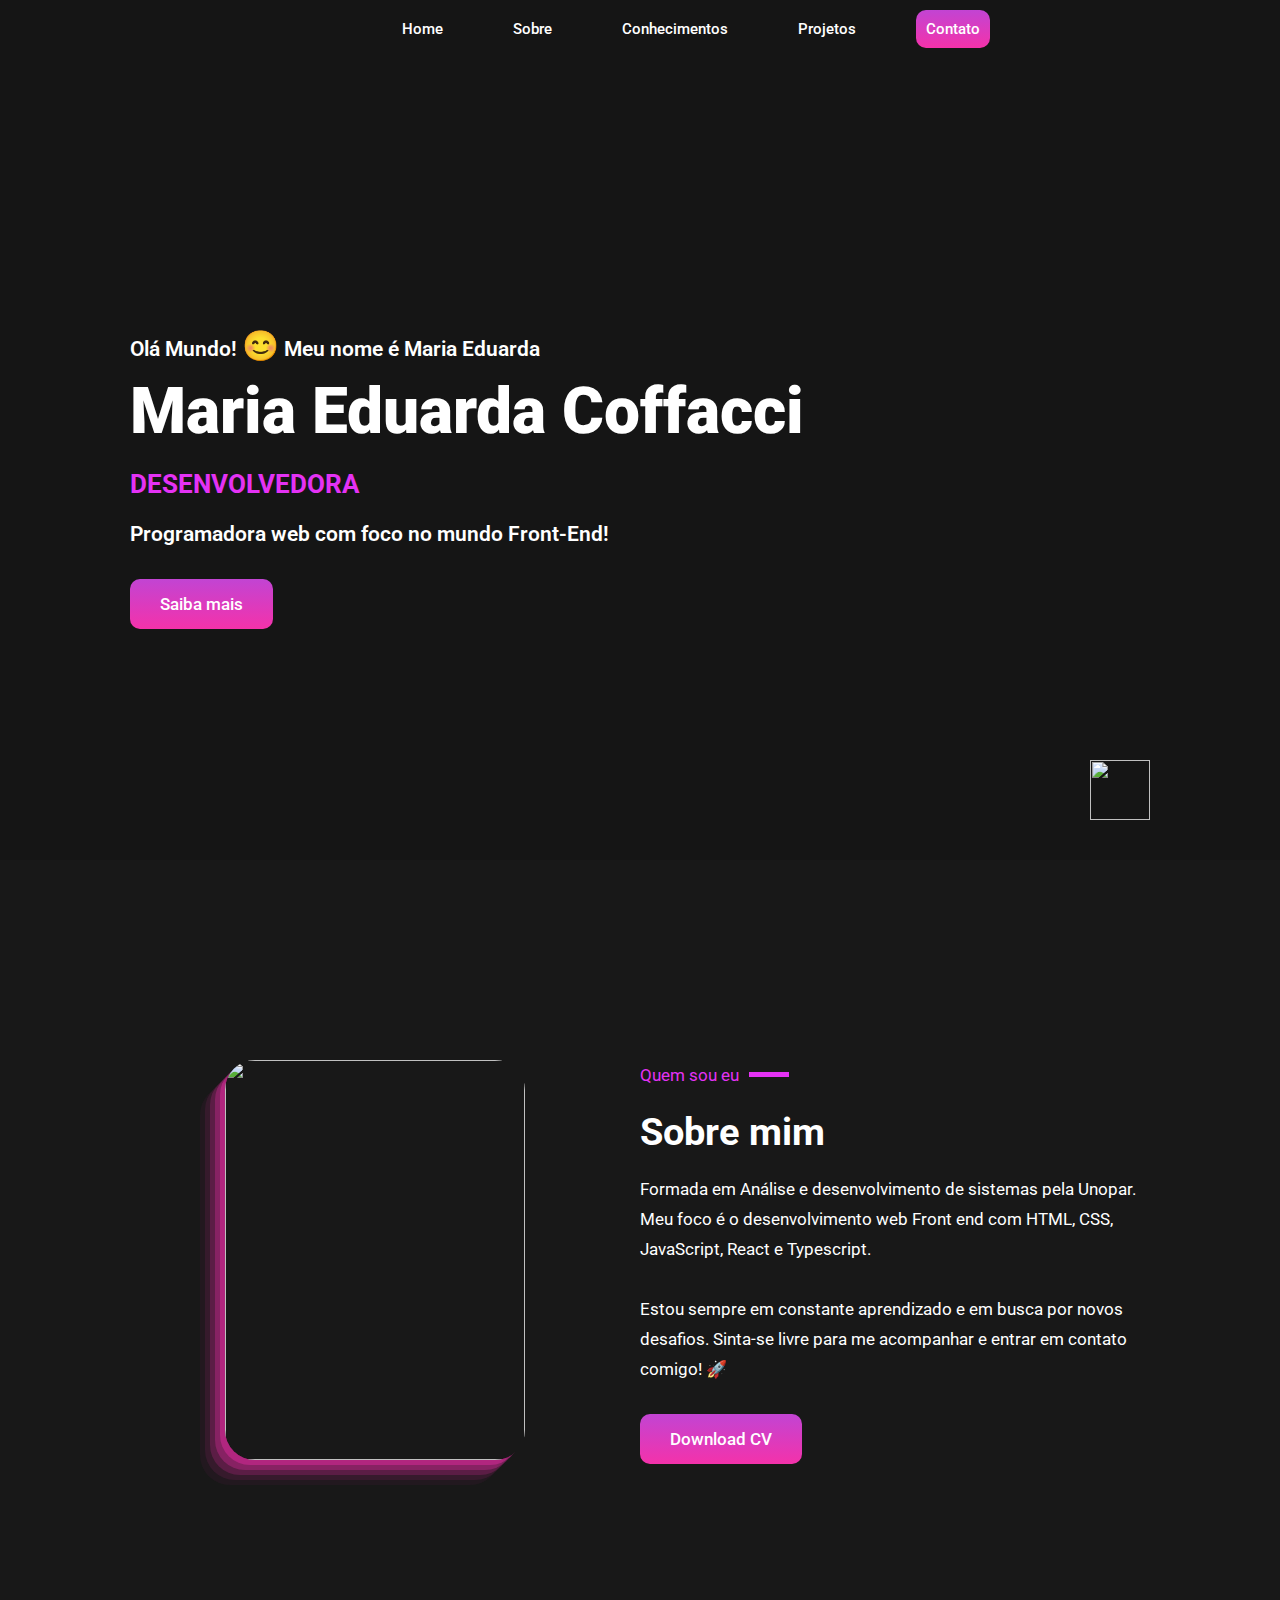
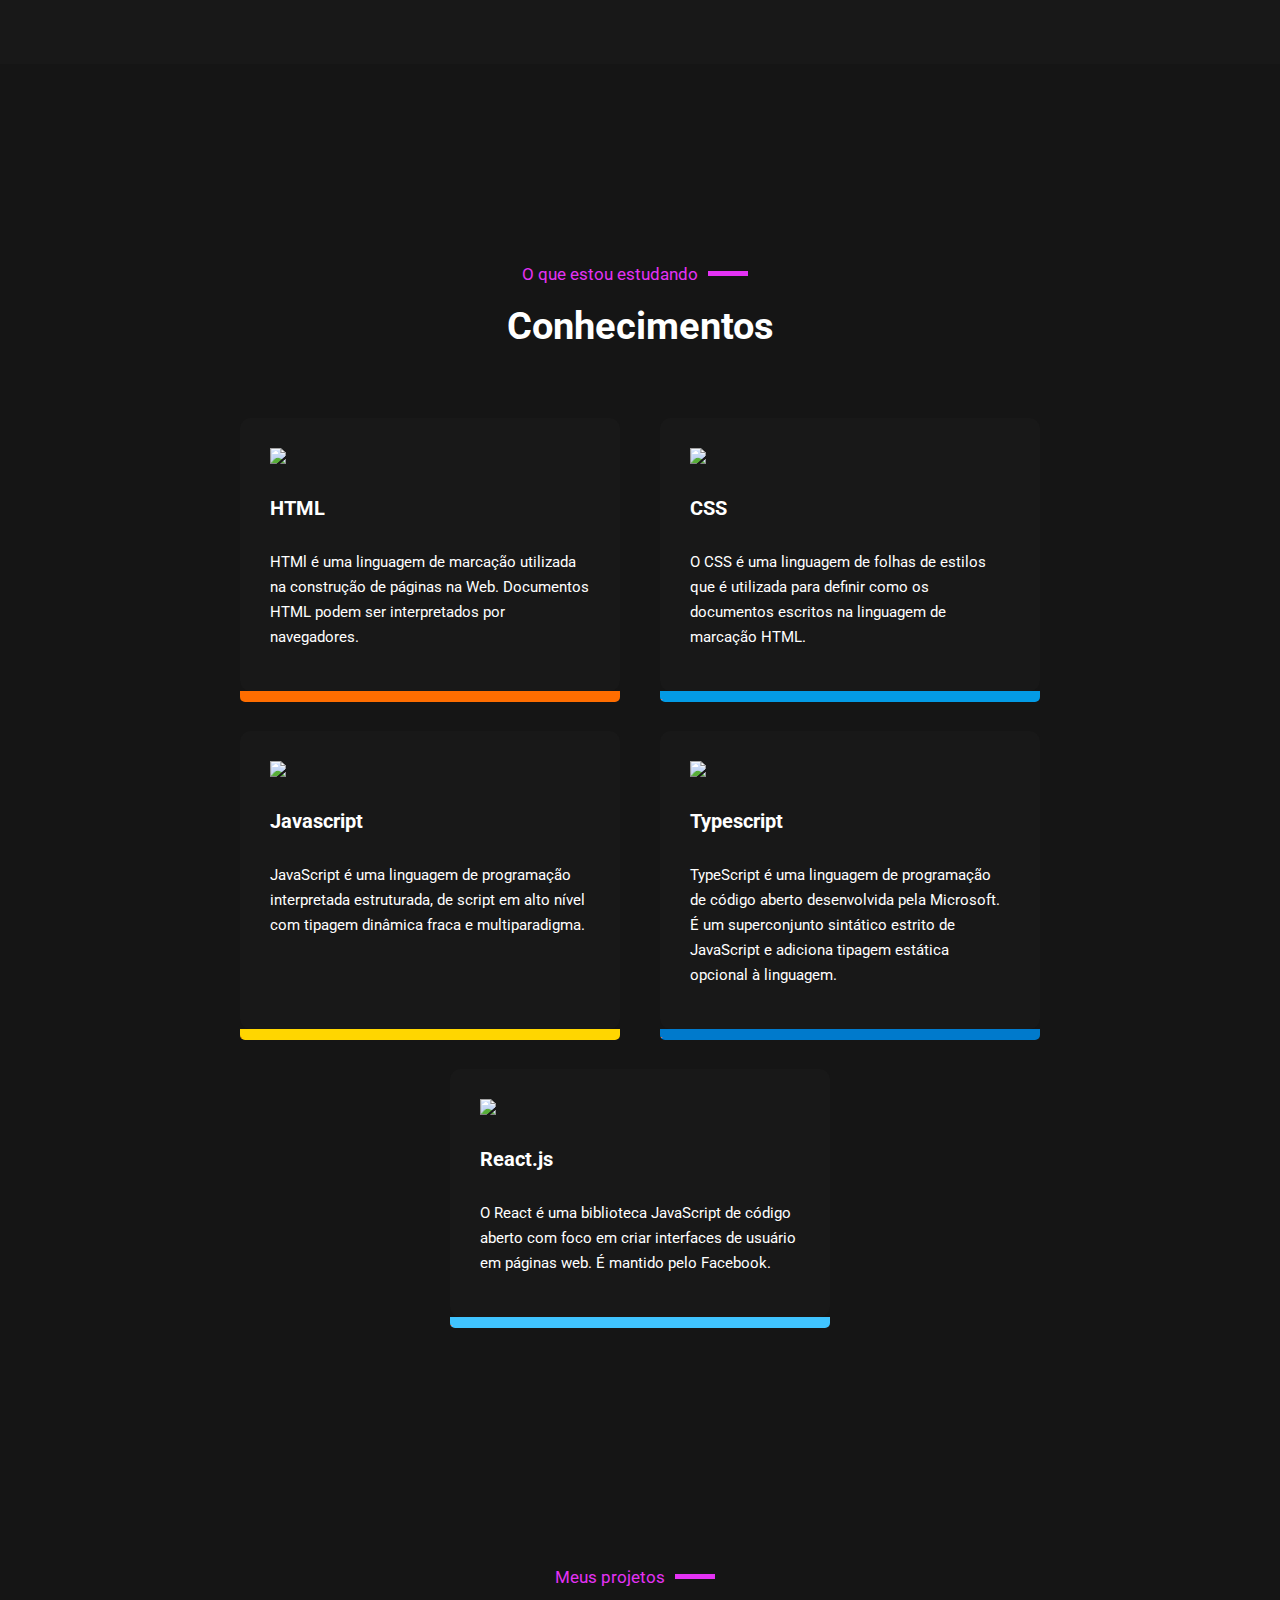
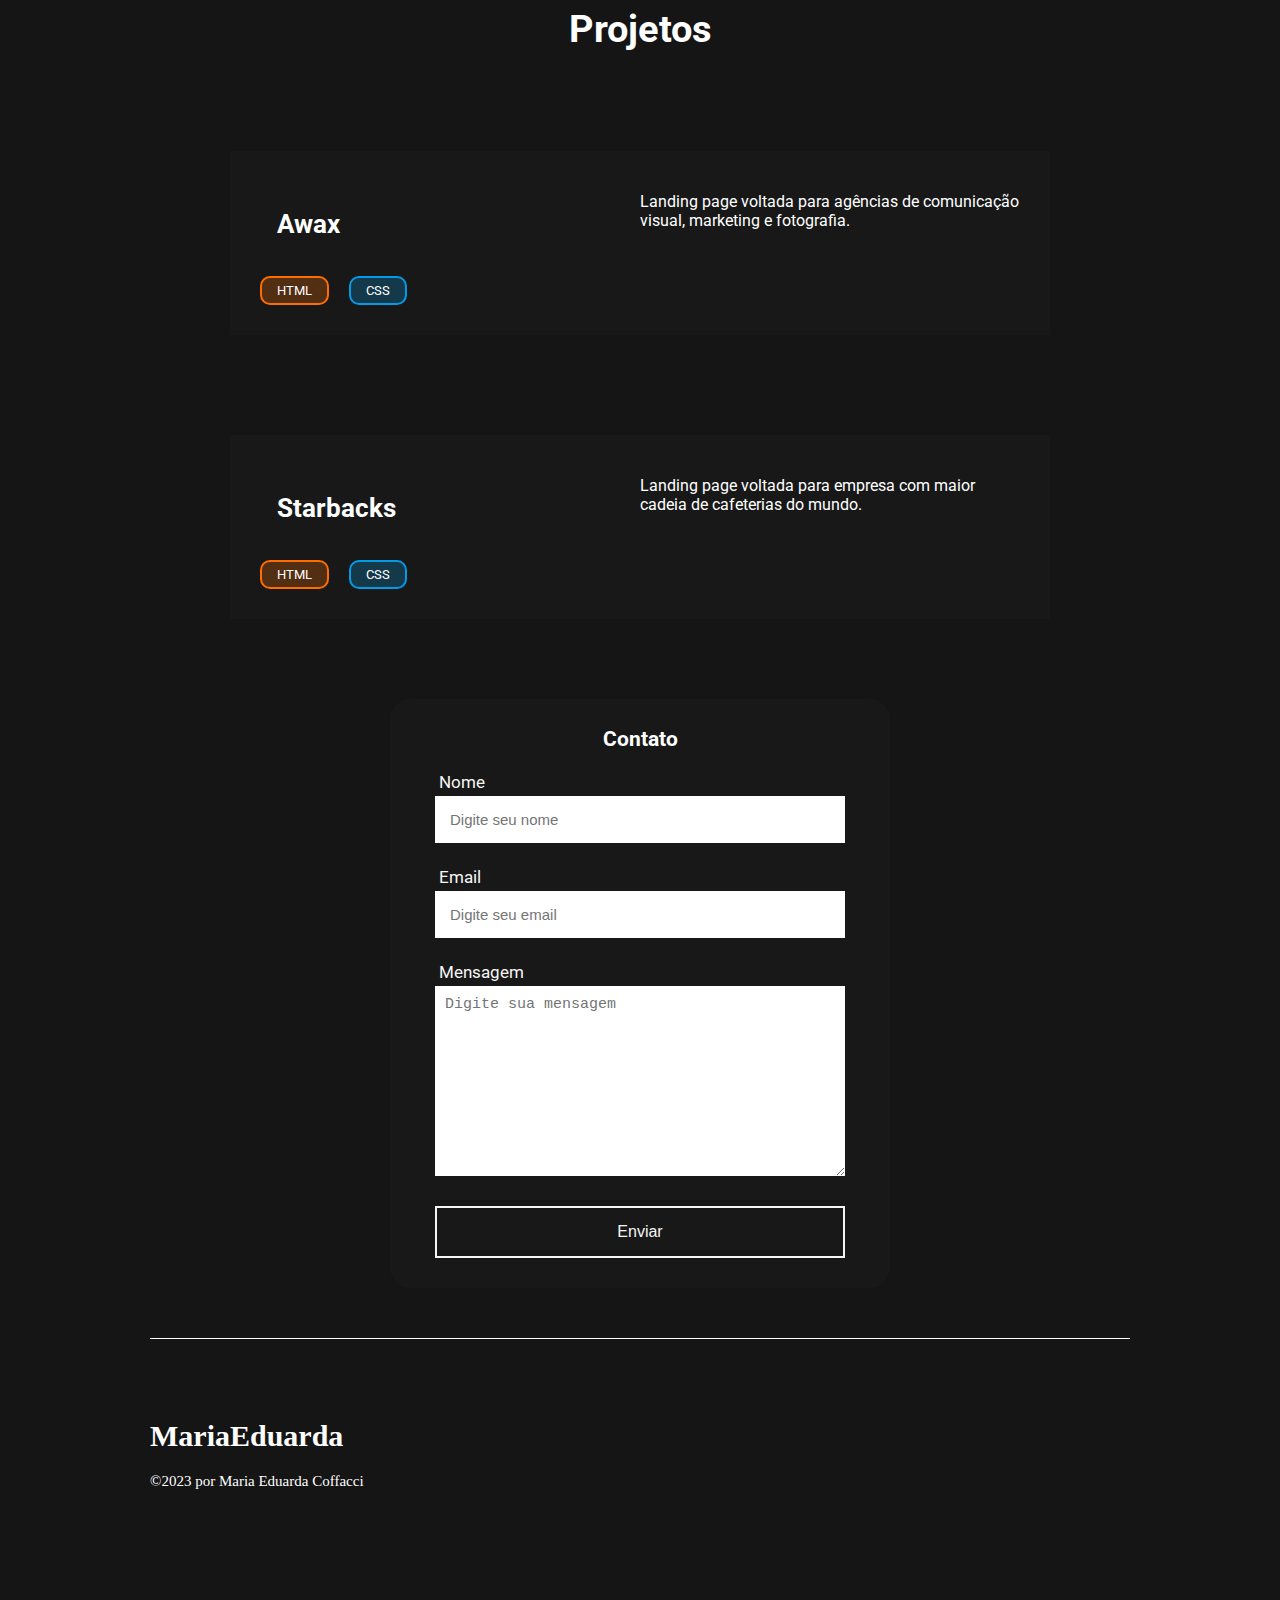
==== index.html @ 1ce565a8 "atualizacao-potifolio" ====
<!DOCTYPE html>
<html lang="pt-br">
  <head>
    <meta charset="UTF-8" />
    <meta http-equiv="X-UA-Compatible" content="IE=edge" />
    <meta name="viewport" content="width=device-width, initial-scale=1.0" />
    <link rel="stylesheet" href="./assets/css/style.css" />
    <link
      href="https://fonts.googleapis.com/css2?family=Roboto:wght@400;500;900&display=swap"
      rel="stylesheet"
    />
    <link rel="stylesheet" href="./assets/css/style.css" />
    <link rel="shortcut icon" href="./assets/images/menina (1).png" />
    <script
      src="https://kit.fontawesome.com/ef2c46f17f.js"
      crossorigin="anonymous"
    ></script>
    <title>Maria Eduarda Portifolio</title>
 
    <script type="text/javascript">
        window.onload = function() {
            document.querySelector(".menu_mobile").addEventListener("click", function(){
                if(document.querySelector(".menu nav ul").style.display == "flex") {
                    document.querySelector(".menu nav ul").style.display = "none";
                } else {
                    document.querySelector(".menu nav ul").style.display = "flex";
                }
            });
        };
    </script>
  </head>
  <body>
    <header id="header">
      <div class="container">
        <div class="logo">
          <img src="./assets/images/menina (1).png" alt="">
        </div>
        <div class="menu">
          <nav>
            <div class="menu_mobile">
              <div class="mm_line"></div>
              <div class="mm_line"></div>
              <div class="mm_line"></div>
            </div>
            <ul>
              <li><a href="#header">Home</a></li>
              <li><a href="#sobre-mim">Sobre</a></li>
              <li><a href="#conhecimentos">Conhecimentos</a></li>
              <li><a href="#projetos">Projetos</a></li>
              <li>
                <a href="#contato" class="menu-buttom"
                  >Contato</a
                >
              </li>
              <li>
                <a href="https://www.github.com/EduardaCoffacci" target="_blank"
                  ><i class="fa fa-github" aria-hidden="true"></i
                ></a>
              </li>
              <li>
                <a
                  href="https://www.linkedin.com/in/maria-eduarda-coffacci-xavier-3b0205a3/"
                  target="_blank"
                  ><i class="fa fa-linkedin-square" aria-hidden="true"></i
                ></a>
              </li>
            </ul>
          </nav>
        </div>
      </div>
    </header>
    <main>
        <section id="banner">
            <div class="container">
                <div class="banner">
                    <div class="banner-esquerda">
                        <p>Olá Mundo! <span> 😊 </span> Meu nome é Maria Eduarda</p>
                        <h1>Maria Eduarda Coffacci</h1>
                        <h2>Desenvolvedora</h2>
                        <p>Programadora web com foco no mundo Front-End!</p>
                        <a href="#sobre-mim" class="buttom">Saiba mais</a>
                    </div>
                </div>
            </div>
            <div class="icone-rolagem">
                <img class="icone-img" src="./assets/images/mouse.png" alt="">
            </div>
        </section>
        <section id="sobre-mim">
            <div class="container">
                <div class="sobre-mim">
                    <div class="sobre-mim-esquerda">
                        <img id="foto" src="./assets/images/foto.png">
                    </div>
                    <div class="sobre-mim-direita">
                        <div class="titulo">
                            <p>Quem sou eu</p>
                            <h1>Sobre mim</h1>
                        </div>
                        <p>Formada em Análise e desenvolvimento de sistemas pela Unopar. Meu foco é o desenvolvimento web  Front end com HTML, CSS, JavaScript, React e Typescript. <br></br>Estou sempre em constante aprendizado e em busca por novos desafios. Sinta-se livre para me acompanhar e entrar em contato comigo! 🚀</p>
                        <a href="https://drive.google.com/file/d/1NjQG63oWh2sbLJHk0pW4_-LalWTOVueo/view?usp=share_link" target="_blank" class="buttom">Download CV</a></li>
                    </div>
                </div>
            </div>
        </section>
        <section id="conhecimentos">
            <div class="container">
                <div class="conhecimentos">
                    <div class="titulo">
                        <p>O que estou estudando</p>
                        <h1>Conhecimentos</h1>
                    </div>
                    <div class="conhecimentos-cards">
                        <div class="card">
                            <div class="card-area">
                                <img src="assets/images/html_icon.png">
                            <h2>HTML</h2>
                            <p>HTMl é uma linguagem de marcação utilizada na construção de páginas na Web. Documentos HTML podem ser interpretados por navegadores.</p>
                            </div>            
                        </div>
                        <div class="card">
                            <div class="card-area">
                                <img src="assets/images/css_icon.png">
                            <h2>CSS</h2>
                            <p>O CSS é uma linguagem de folhas de estilos que é utilizada para definir como os documentos escritos na linguagem de marcação HTML.</p>
                            </div>   
                        </div>
                        <div class="card">
                            <div class="card-area">
                                <img src="assets/images/js_icon.png">
                            <h2>Javascript</h2>
                            <p>JavaScript é uma linguagem de programação interpretada estruturada, de script em alto nível com tipagem dinâmica fraca e multiparadigma.</p>
                            </div>   
                        </div>
                        <div class="card">
                            <div class="card-area">
                                <img src="assets/images/typescript_icon.png">
                            <h2>Typescript</h2>
                            <p>TypeScript é uma linguagem de programação de código aberto desenvolvida pela Microsoft. É um superconjunto sintático estrito de JavaScript e adiciona tipagem estática opcional à linguagem.</p>
                            </div>   
                        </div>  
                        <div class="card">
                            <div class="card-area">
                                <img src="assets/images/react_icon.png">
                            <h2>React.js</h2>
                            <p>O React é uma biblioteca JavaScript de código aberto com foco em criar interfaces de usuário em páginas web. É mantido pelo Facebook.</p>
                            </div>   
                        </div> 
                    </div>
                </div>
            </div>
            </div>
        </section>
        <section id="projetos">
            <div class="container">
                <div class="projetos">
                    <div class="titulo">
                        <p>Meus projetos</p>
                        <h1>Projetos</h1>
                    </div> 
                    <div class="projetos-card">
                            <img src="./assets/images/awax1.PNG" alt="">
                            <div class="projeto-card-desc">
                                <div class="projeto-card-desc-esquerda">
                                    <h2>Awax</h2>
                                    <div class="projeto-card-desc-categorias">
                                        <div class="projeto-card-desc-categoria html">HTML</div>
                                        <div class="projeto-card-desc-categoria css">CSS</div>
                                    </div>
                                </div>
                                <div class="projeto-card-desc-direita">
                                    <p>Landing page voltada para agências de comunicação visual, marketing e fotografia.</p>
                                    <div class="projeto-card-desc-direita-icons">
                                        <a href="https://github.com/EduardaCoffacci/Awax" target="_blank"><i class="fab fa-github"></i></a>
                                        <a href="https://eduardacoffacci.github.io/Awax/" target="_blank"><i class="fas fa-link"></i></a>
                                    </div>
                                </div>
                            </div> 
                        </div> 
                        <div class="projetos-card">
                            <img src="./assets/images/starbacks.PNG" alt="">
                            <div class="projeto-card-desc">
                                <div class="projeto-card-desc-esquerda">
                                    <h2>Starbacks</h2>
                                    <div class="projeto-card-desc-categorias">
                                        <div class="projeto-card-desc-categoria html">HTML</div>
                                        <div class="projeto-card-desc-categoria css">CSS</div>
                                    </div>
                                </div>
                                <div class="projeto-card-desc-direita">
                                    <p>Landing page voltada para empresa com maior cadeia de cafeterias do mundo.</p>
                                    <div class="projeto-card-desc-direita-icons">
                                        <a href="https://github.com/eduardacoffacci/Starbucks" target="_blank"><i class="fab fa-github"></i></a>
                                        <a href="https://eduardacoffacci.github.io/Starbucks/" target="_blank"><i class="fas fa-link"></i></a>
                                    </div>
                                </div>
                            </div> 
                        </div>
                    </div>
                </div>
        </section> 
        <section id="contato" class="container">
            <h2>Contato</h2>
            <form action="https://api.staticforms.xyz/submit" method="post">
                <label>Nome</label>
                <input type="text" name="name" placeholder="Digite seu nome" autocomplete="off" required>
                <label>Email</label>
                <input type="email" name="name" placeholder="Digite seu email" autocomplete="off" required>
                <label>Mensagem</label>
                <textarea name="message" id="" cols="30" rows="10" placeholder="Digite sua mensagem" required></textarea>
                <button type="submit">Enviar</button>

                <input type="hidden" name="accessKey" value="7fab3f47-e059-4c31-a1c7-11fce1930769">
                <input type="hidden" name="redirectTo" value="http://127.0.0.1:5500/obrigado.html#header">
            </form>
        </section>
    </main>
    <footer id="footer">
            <div class="texto">
                <h1 class="titulo">MariaEduarda</h1>
                <p>©2023 por Maria Eduarda Coffacci</p>
            </div>
            <div class="whatsap">
                <a class="whatsapp-link" href="https://api.whatsapp.com/send?phone=5547984185774" target="_blank" >
                     <img id="whatsapp" src="./assets/images/whatsapp.png" alt="">  
                </a>        
            </div>    
    </footer> 
        
  </body>
</html>
---- assets/css/style.css ----
@import "./header/header.css";
@import "./home/home.css";
@import "./sobre/sobre.css";
@import "./conhecimentos/conhecimentos.css";
@import "./projetos/projetos.css";
@import "./contato/contato.css";
@import "./footer/footer.css";
@import "./global/global.css";
@import "./pagina-obg/obg.css";
@import "./responsivo/responsivo.css";


/* Home */
#foto {
  width: 300px;
  height: 400px;
}

#banner {
  width: 100vw;
  height: calc(100vh - 140px);
  background-image: url(../images/banner.gif);
  background-repeat: no-repeat;
  background-size: cover;
  background-position: center;
}

.banner {
  display: flex;
  width: 100%;
  height: 100%;
  align-items: center;
  justify-content: center;
  flex: 1;
  padding: 30px;
}

.banner-esquerda {
  flex: 1;
}

.banner-esquerda h1 {
  font-size: 7.5rem;
  margin: 10px 0px;
  font-weight: 900;
}

.banner-esquerda h2 {
  color: var(--terciary);
  text-transform: uppercase;
  margin: 20px 0;
  font-size: 3rem;
}

.banner-esquerda p {
  font-size: 2.5rem;
  max-width: 550px;
  line-height: 30px;
  font-weight: 600;
}

.banner-esquerda span {
  font-size: 3.5rem;
  animation: 3s ease-in 1s infinite reverse both running bye;
  display: inline-block;
}

.buttom {
  padding: 15px 30px;
  border-radius: 10px;
  display: inline-block;
  background: var(--primary);
  align-items: center;
  margin-top: 30px;
  text-decoration: none;
  color: var(--second);
  font-size: 2rem;
  font-weight: 500;
  transition: all 0.5s ease-in-out 0s;
}

.buttom:hover {
  transform: scale(110%);
}

.icone-rolagem {
  display: flex;
  margin-top: -70px;
  justify-content: center;
}

@keyframes bye {
  0% {
    transform: rotate(0deg);
  }
  25% {
    transform: rotate(40deg);
  }
  50% {
    transform: rotate(0deg);
  }
  75% {
    transform: rotate(40deg);
  }
  100% {
    transform: rotate(0deg);
  }
}
---- assets/css/style.css ----
@import "./header/header.css";
@import "./home/home.css";
@import "./sobre/sobre.css";
@import "./conhecimentos/conhecimentos.css";
@import "./projetos/projetos.css";
@import "./contato/contato.css";
@import "./footer/footer.css";
@import "./global/global.css";
@import "./pagina-obg/obg.css";
@import "./responsivo/responsivo.css";


/* Home */
#foto {
  width: 300px;
  height: 400px;
}

#banner {
  width: 100vw;
  height: calc(100vh - 140px);
  background-image: url(../images/banner.gif);
  background-repeat: no-repeat;
  background-size: cover;
  background-position: center;
}

.banner {
  display: flex;
  width: 100%;
  height: 100%;
  align-items: center;
  justify-content: center;
  flex: 1;
  padding: 30px;
}

.banner-esquerda {
  flex: 1;
}

.banner-esquerda h1 {
  font-size: 7.5rem;
  margin: 10px 0px;
  font-weight: 900;
}

.banner-esquerda h2 {
  color: var(--terciary);
  text-transform: uppercase;
  margin: 20px 0;
  font-size: 3rem;
}

.banner-esquerda p {
  font-size: 2.5rem;
  max-width: 550px;
  line-height: 30px;
  font-weight: 600;
}

.banner-esquerda span {
  font-size: 3.5rem;
  animation: 3s ease-in 1s infinite reverse both running bye;
  display: inline-block;
}

.buttom {
  padding: 15px 30px;
  border-radius: 10px;
  display: inline-block;
  background: var(--primary);
  align-items: center;
  margin-top: 30px;
  text-decoration: none;
  color: var(--second);
  font-size: 2rem;
  font-weight: 500;
  transition: all 0.5s ease-in-out 0s;
}

.buttom:hover {
  transform: scale(110%);
}

.icone-rolagem {
  display: flex;
  margin-top: -70px;
  justify-content: center;
}

@keyframes bye {
  0% {
    transform: rotate(0deg);
  }
  25% {
    transform: rotate(40deg);
  }
  50% {
    transform: rotate(0deg);
  }
  75% {
    transform: rotate(40deg);
  }
  100% {
    transform: rotate(0deg);
  }
}
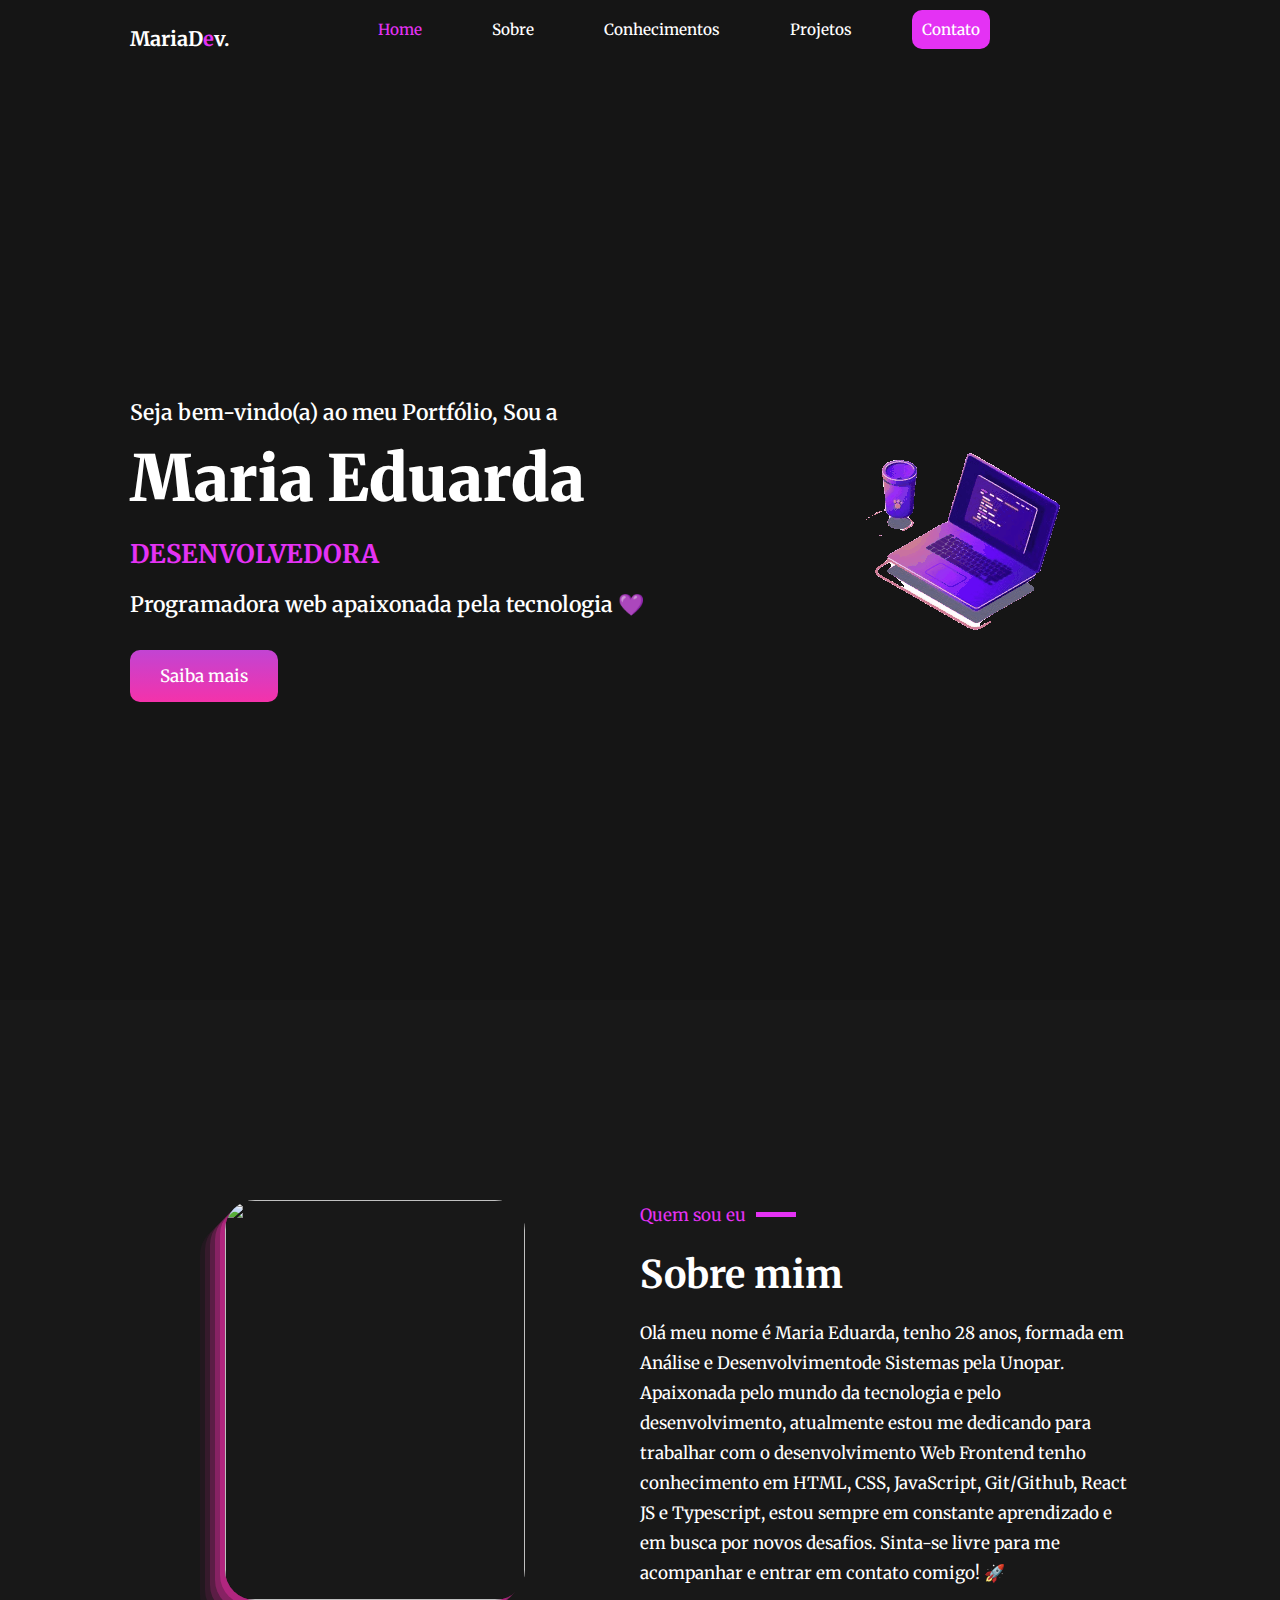
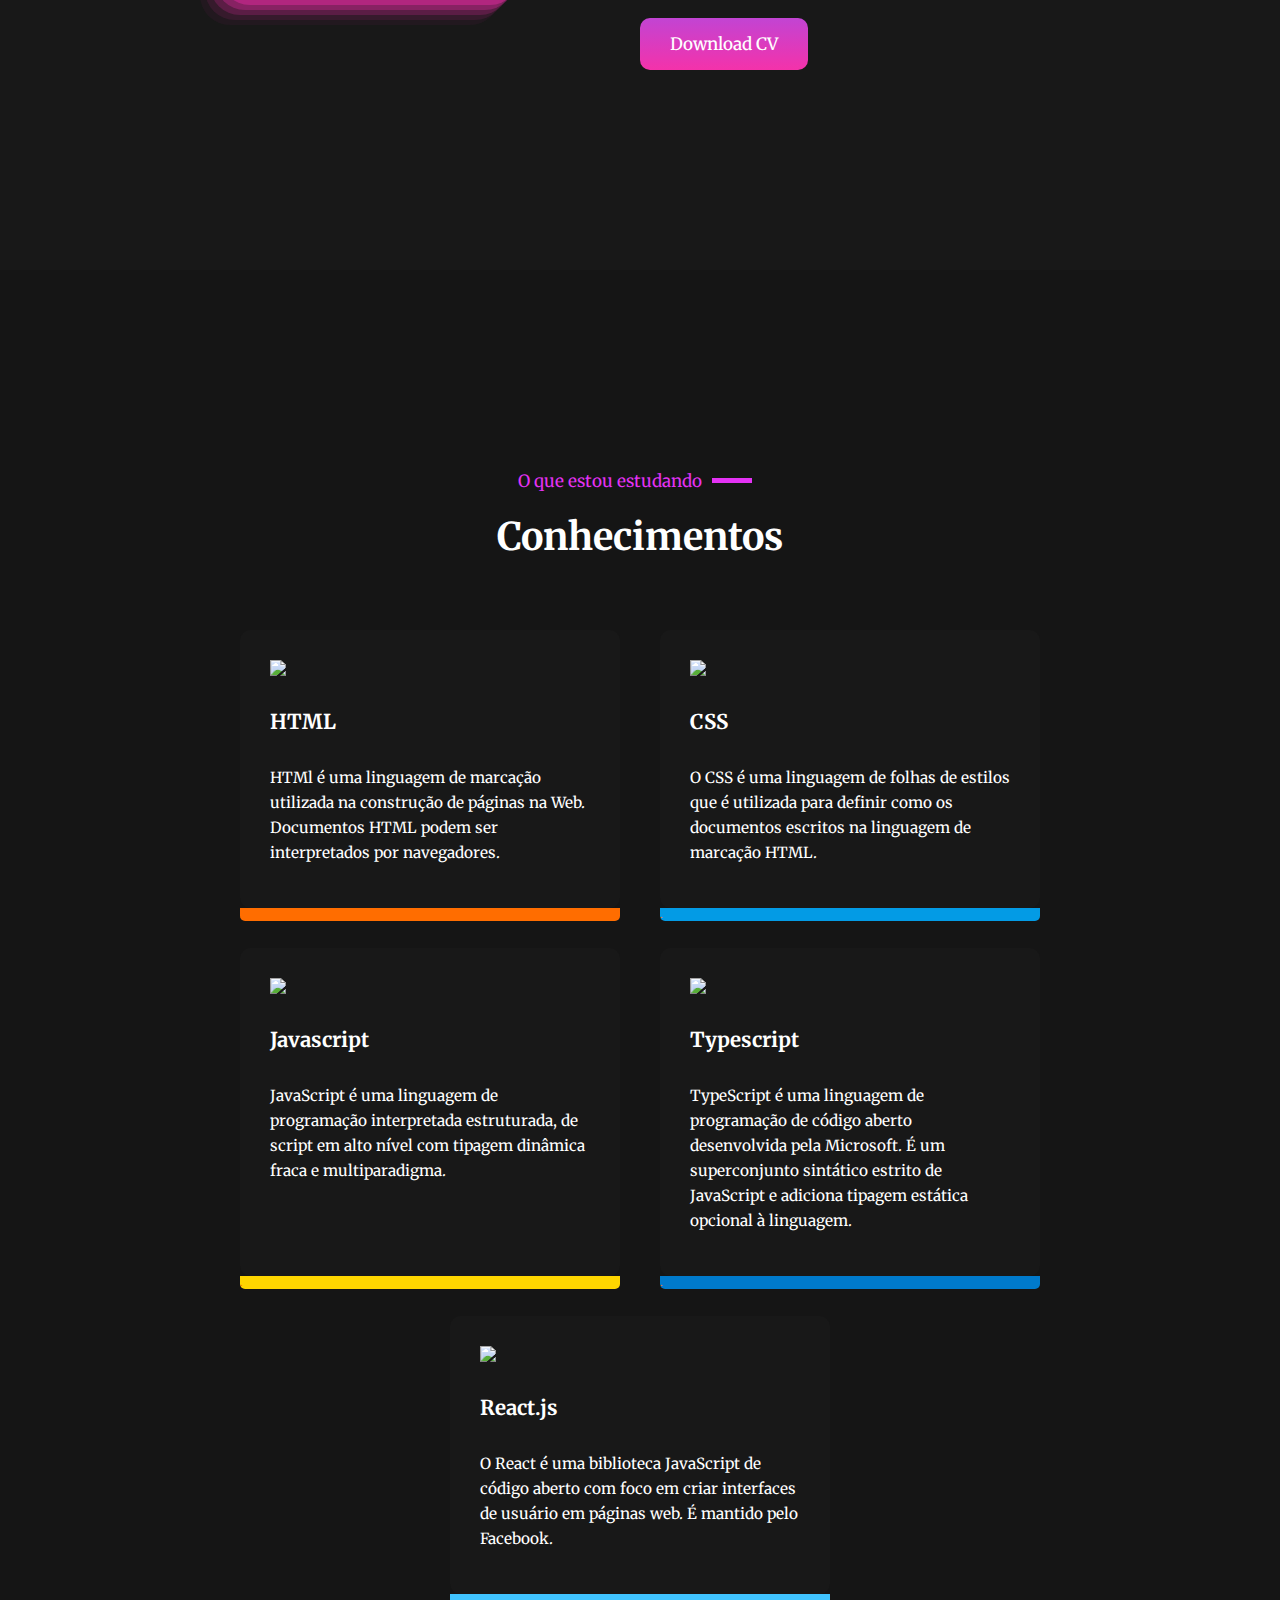
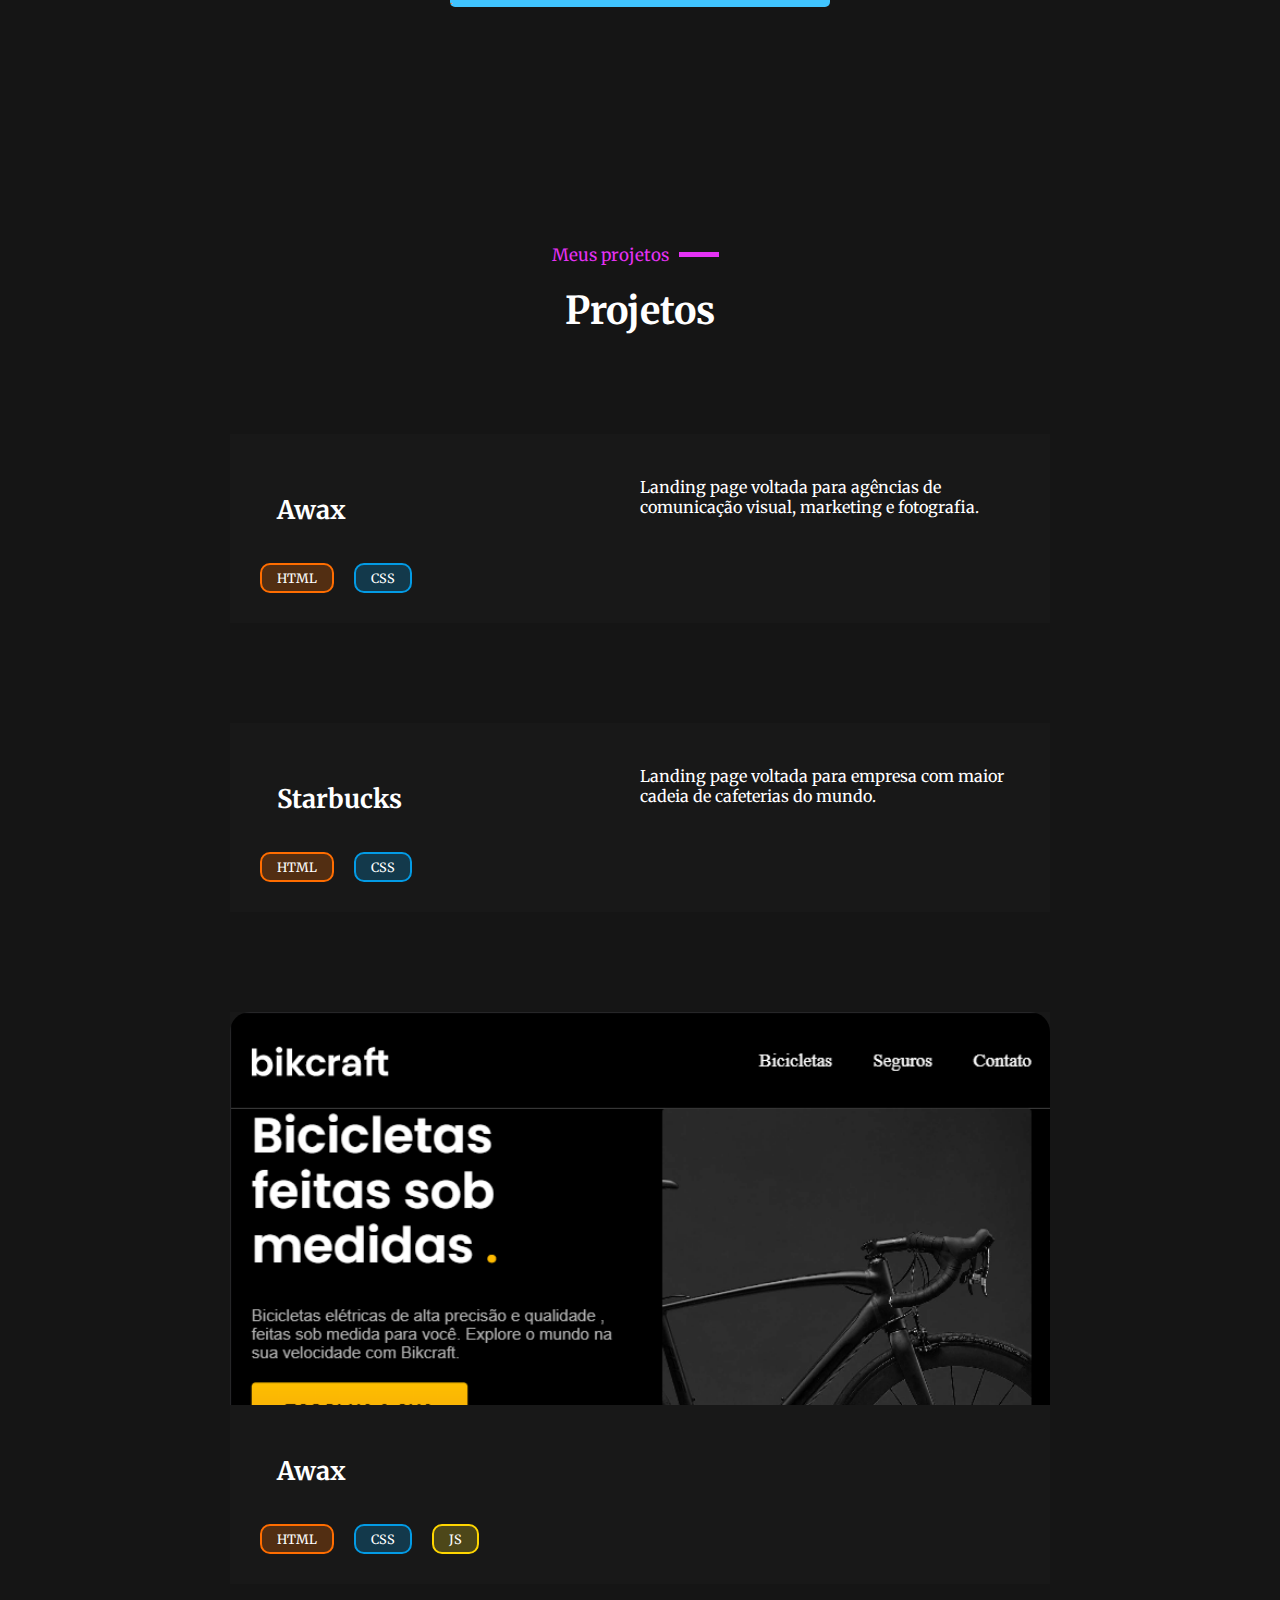
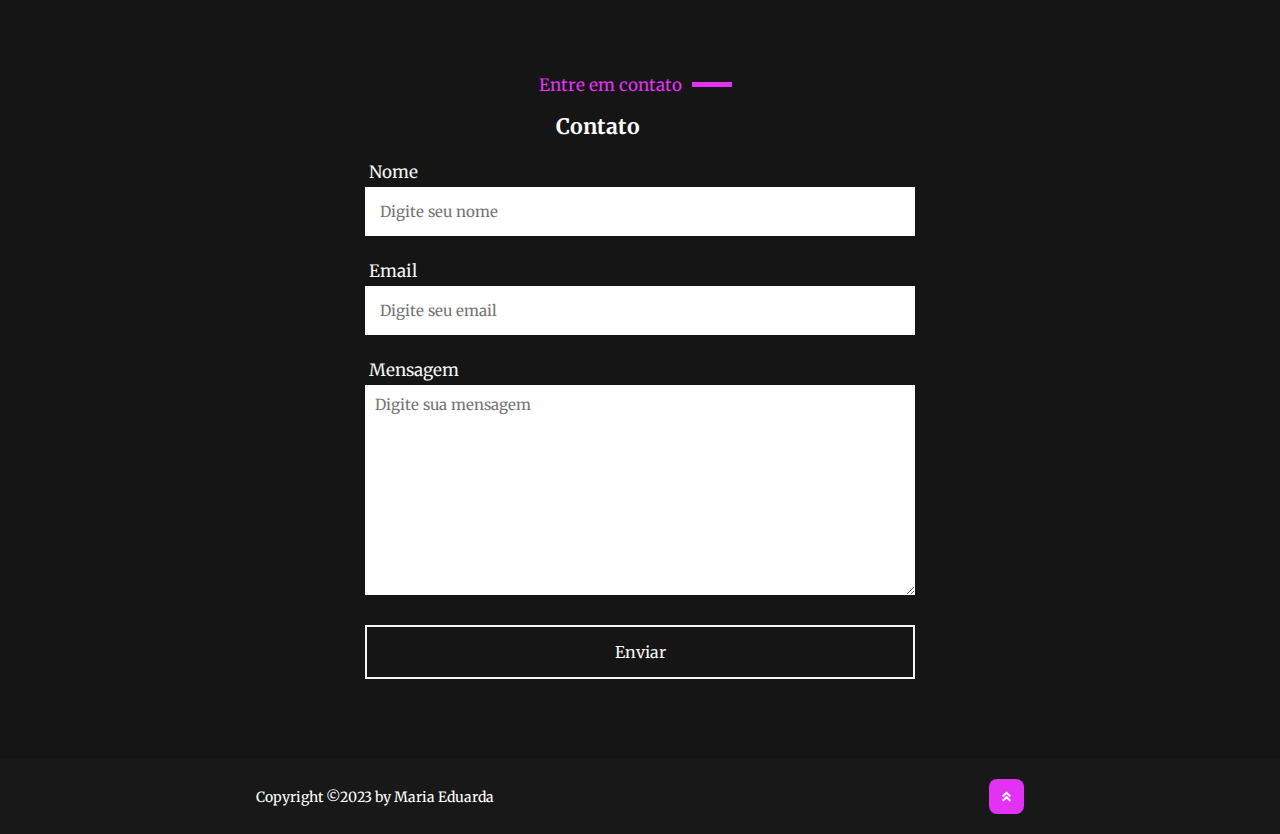
==== commit e650ff9b: "atualização-portfolio" ====
--- a/index.html
+++ b/index.html
@@ -11,12 +11,13 @@
     />
     <link rel="stylesheet" href="./assets/css/style.css" />
     <link rel="shortcut icon" href="./assets/images/menina (1).png" />
+    <link rel="stylesheet"
+    href="https://unpkg.com/boxicons@latest/css/boxicons.min.css">
     <script
       src="https://kit.fontawesome.com/ef2c46f17f.js"
       crossorigin="anonymous"
     ></script>
     <title>Maria Eduarda Portifolio</title>
- 
     <script type="text/javascript">
         window.onload = function() {
             document.querySelector(".menu_mobile").addEventListener("click", function(){
@@ -28,12 +29,13 @@
             });
         };
     </script>
+
   </head>
   <body>
     <header id="header">
       <div class="container">
         <div class="logo">
-          <img src="./assets/images/menina (1).png" alt="">
+            <h3>MariaD<span>e</span>v.</h3>
         </div>
         <div class="menu">
           <nav>
@@ -43,26 +45,22 @@
               <div class="mm_line"></div>
             </div>
             <ul>
-              <li><a href="#header">Home</a></li>
+              <li><a href="#header" class="active">Home</a></li>
               <li><a href="#sobre-mim">Sobre</a></li>
               <li><a href="#conhecimentos">Conhecimentos</a></li>
               <li><a href="#projetos">Projetos</a></li>
               <li>
-                <a href="#contato" class="menu-buttom"
-                  >Contato</a
-                >
+                <a href="#contato" class="menu-buttom">Contato</a>    
               </li>
               <li>
-                <a href="https://www.github.com/EduardaCoffacci" target="_blank"
-                  ><i class="fa fa-github" aria-hidden="true"></i
-                ></a>
+                <a href="https://www.github.com/EduardaCoffacci" target="_blank">
+                    <i class="fa fa-github" aria-hidden="true"></i>
+                </a>
               </li>
               <li>
-                <a
-                  href="https://www.linkedin.com/in/maria-eduarda-coffacci-xavier-3b0205a3/"
-                  target="_blank"
-                  ><i class="fa fa-linkedin-square" aria-hidden="true"></i
-                ></a>
+                <a href="https://www.linkedin.com/in/maria-eduarda-coffacci-3b0205a3/" target="_blank">
+                  <i class="fa fa-linkedin-square" aria-hidden="true"></i>
+                </a>
               </li>
             </ul>
           </nav>
@@ -74,11 +72,14 @@
             <div class="container">
                 <div class="banner">
                     <div class="banner-esquerda">
-                        <p>Olá Mundo! <span> 😊 </span> Meu nome é Maria Eduarda</p>
-                        <h1>Maria Eduarda Coffacci</h1>
+                        <p>Seja bem-vindo(a) ao meu Portfólio, Sou a</p>
+                        <h1>Maria Eduarda</h1>
                         <h2>Desenvolvedora</h2>
-                        <p>Programadora web com foco no mundo Front-End!</p>
+                        <p>Programadora web apaixonada pela tecnologia &#128156;</p>
                         <a href="#sobre-mim" class="buttom">Saiba mais</a>
+                    </div>
+                    <div class="banner-direita">
+                        <img src="./assets/images/laptop.gif" alt="">
                     </div>
                 </div>
             </div>
@@ -90,16 +91,16 @@
             <div class="container">
                 <div class="sobre-mim">
                     <div class="sobre-mim-esquerda">
-                        <img id="foto" src="./assets/images/foto.png">
+                        <img id="foto" src="./assets/images/foto-sobre.png">
                     </div>
                     <div class="sobre-mim-direita">
                         <div class="titulo">
                             <p>Quem sou eu</p>
                             <h1>Sobre mim</h1>
                         </div>
-                        <p>Formada em Análise e desenvolvimento de sistemas pela Unopar. Meu foco é o desenvolvimento web  Front end com HTML, CSS, JavaScript, React e Typescript. <br></br>Estou sempre em constante aprendizado e em busca por novos desafios. Sinta-se livre para me acompanhar e entrar em contato comigo! 🚀</p>
-                        <a href="https://drive.google.com/file/d/1NjQG63oWh2sbLJHk0pW4_-LalWTOVueo/view?usp=share_link" target="_blank" class="buttom">Download CV</a></li>
-                    </div>
+                        <p> Olá meu nome é Maria Eduarda, tenho 28 anos, formada em Análise e Desenvolvimentode Sistemas pela Unopar. Apaixonada pelo mundo da tecnologia e pelo desenvolvimento, atualmente estou me dedicando para trabalhar com o desenvolvimento Web Frontend tenho conhecimento em HTML, CSS, JavaScript, Git/Github, React JS e Typescript, estou sempre em constante aprendizado e em busca por novos desafios. Sinta-se livre para me acompanhar e entrar em contato comigo! 🚀</p>
+                        <a download  href="./assets/curriculum/maria-eduarda-cv.pdf" target="_blank" class="buttom">Download CV</a></li>
+                    </div> 
                 </div>
             </div>
         </section>
@@ -148,7 +149,6 @@
                         </div> 
                     </div>
                 </div>
-            </div>
             </div>
         </section>
         <section id="projetos">
@@ -181,7 +181,7 @@
                             <img src="./assets/images/starbacks.PNG" alt="">
                             <div class="projeto-card-desc">
                                 <div class="projeto-card-desc-esquerda">
-                                    <h2>Starbacks</h2>
+                                    <h2>Starbucks</h2>
                                     <div class="projeto-card-desc-categorias">
                                         <div class="projeto-card-desc-categoria html">HTML</div>
                                         <div class="projeto-card-desc-categoria css">CSS</div>
@@ -196,12 +196,35 @@
                                 </div>
                             </div> 
                         </div>
+                        <div class="projetos-card">
+                            <img src="./assets/images/bikcraft.PNG" alt="">
+                            <div class="projeto-card-desc">
+                                <div class="projeto-card-desc-esquerda">
+                                    <h2>Awax</h2>
+                                    <div class="projeto-card-desc-categorias">
+                                        <div class="projeto-card-desc-categoria html">HTML</div>
+                                        <div class="projeto-card-desc-categoria css">CSS</div>
+                                        <div class="projeto-card-desc-categoria js">JS</div>
+                                    </div>
+                                </div>
+                                <div class="projeto-card-desc-direita">
+                                    <p></p>
+                                    <div class="projeto-card-desc-direita-icons">
+                                        <a href="https://github.com/EduardaCoffacci/bikcraft" target="_blank"><i class="fab fa-github"></i></a>
+                                        <a href="https://eduardacoffacci.github.io/bikcraft/" target="_blank"><i class="fas fa-link"></i></a>
+                                    </div>
+                                </div>
+                            </div> 
+                        </div> 
                     </div>
                 </div>
         </section> 
         <section id="contato" class="container">
-            <h2>Contato</h2>
-            <form action="https://api.staticforms.xyz/submit" method="post">
+            <div class="titulo">
+                <p>Entre em contato</p>
+                <h2>Contato</h2>
+            </div>
+            <form action="https://formsubmit.co/dudinha.coffacci@hotmail.com" method="post">
                 <label>Nome</label>
                 <input type="text" name="name" placeholder="Digite seu nome" autocomplete="off" required>
                 <label>Email</label>
@@ -209,23 +232,17 @@
                 <label>Mensagem</label>
                 <textarea name="message" id="" cols="30" rows="10" placeholder="Digite sua mensagem" required></textarea>
                 <button type="submit">Enviar</button>
-
-                <input type="hidden" name="accessKey" value="7fab3f47-e059-4c31-a1c7-11fce1930769">
-                <input type="hidden" name="redirectTo" value="http://127.0.0.1:5500/obrigado.html#header">
+                <input type="hidden" name="_next" value="https://eduardacoffacci.github.io/pagina-obrigado/">
             </form>
         </section>
     </main>
-    <footer id="footer">
-            <div class="texto">
-                <h1 class="titulo">MariaEduarda</h1>
-                <p>©2023 por Maria Eduarda Coffacci</p>
-            </div>
-            <div class="whatsap">
-                <a class="whatsapp-link" href="https://api.whatsapp.com/send?phone=5547984185774" target="_blank" >
-                     <img id="whatsapp" src="./assets/images/whatsapp.png" alt="">  
-                </a>        
-            </div>    
-    </footer> 
-        
+     <section class="end">
+        <div class="last-text">
+            <p>Copyright ©2023 by Maria Eduarda </p>
+        </div>
+        <div class="top">
+            <a href="#header"><i class='bx bxs-chevrons-up'></i></a>
+        </div>
+    </section>  
   </body>
 </html>
--- a/assets/css/style.css
+++ b/assets/css/style.css
@@ -1,15 +1,13 @@
+@import url('https://fonts.googleapis.com/css2?family=Alkatra&family=Merriweather&display=swap');
 
 @import "./header/header.css";
-@import "./home/home.css";
 @import "./sobre/sobre.css";
 @import "./conhecimentos/conhecimentos.css";
 @import "./projetos/projetos.css";
 @import "./contato/contato.css";
 @import "./footer/footer.css";
 @import "./global/global.css";
-@import "./pagina-obg/obg.css";
 @import "./responsivo/responsivo.css";
-
 
 /* Home */
 #foto {
@@ -19,12 +17,7 @@
 
 #banner {
   width: 100vw;
-  height: calc(100vh - 140px);
-  background-image: url(../images/banner.gif);
-  background-repeat: no-repeat;
-  background-size: cover;
-  background-position: center;
-}
+  height: 100vh}
 
 .banner {
   display: flex;
@@ -107,13 +100,3 @@
     transform: rotate(0deg);
   }
 }
-
-
-
-
-
-
-
-
-
-
--- a/assets/css/style.css
+++ b/assets/css/style.css
@@ -1,15 +1,13 @@
+@import url('https://fonts.googleapis.com/css2?family=Alkatra&family=Merriweather&display=swap');
 
 @import "./header/header.css";
-@import "./home/home.css";
 @import "./sobre/sobre.css";
 @import "./conhecimentos/conhecimentos.css";
 @import "./projetos/projetos.css";
 @import "./contato/contato.css";
 @import "./footer/footer.css";
 @import "./global/global.css";
-@import "./pagina-obg/obg.css";
 @import "./responsivo/responsivo.css";
-
 
 /* Home */
 #foto {
@@ -19,12 +17,7 @@
 
 #banner {
   width: 100vw;
-  height: calc(100vh - 140px);
-  background-image: url(../images/banner.gif);
-  background-repeat: no-repeat;
-  background-size: cover;
-  background-position: center;
-}
+  height: 100vh}
 
 .banner {
   display: flex;
@@ -107,13 +100,3 @@
     transform: rotate(0deg);
   }
 }
-
-
-
-
-
-
-
-
-
-
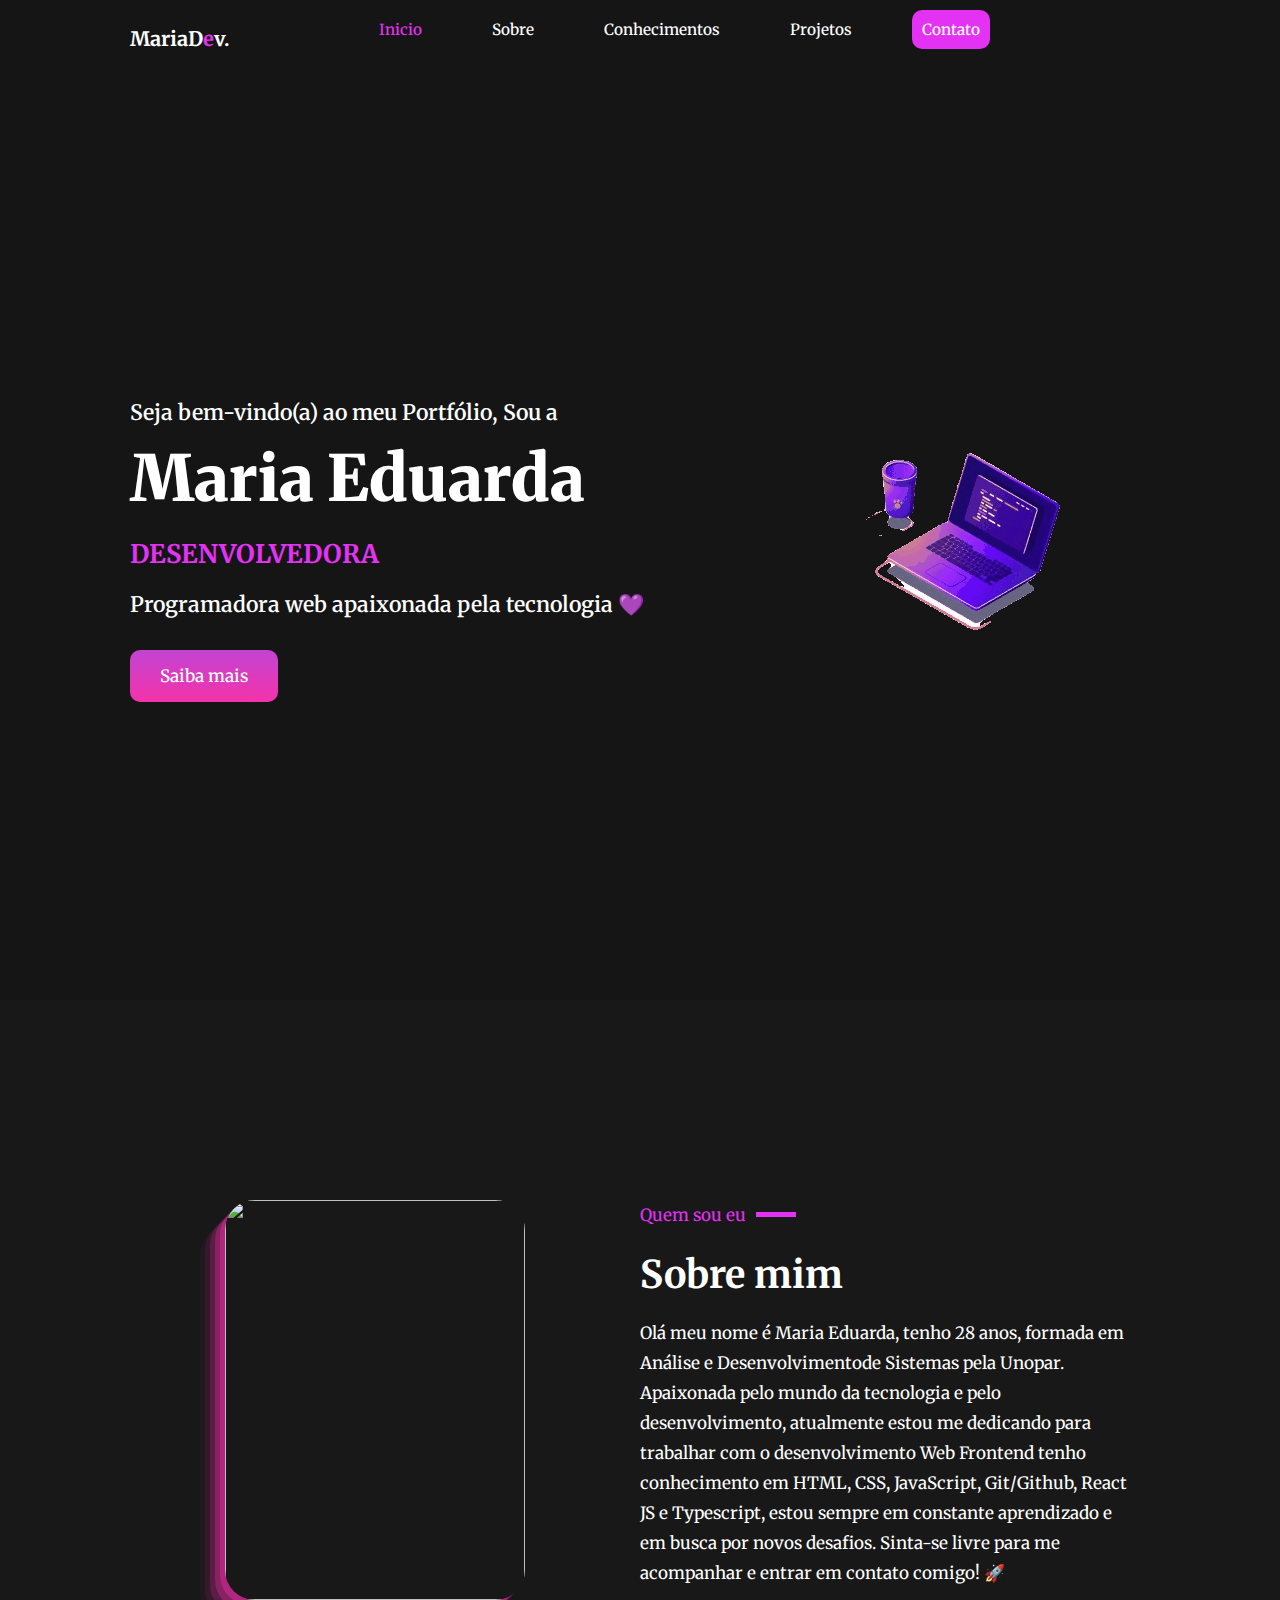
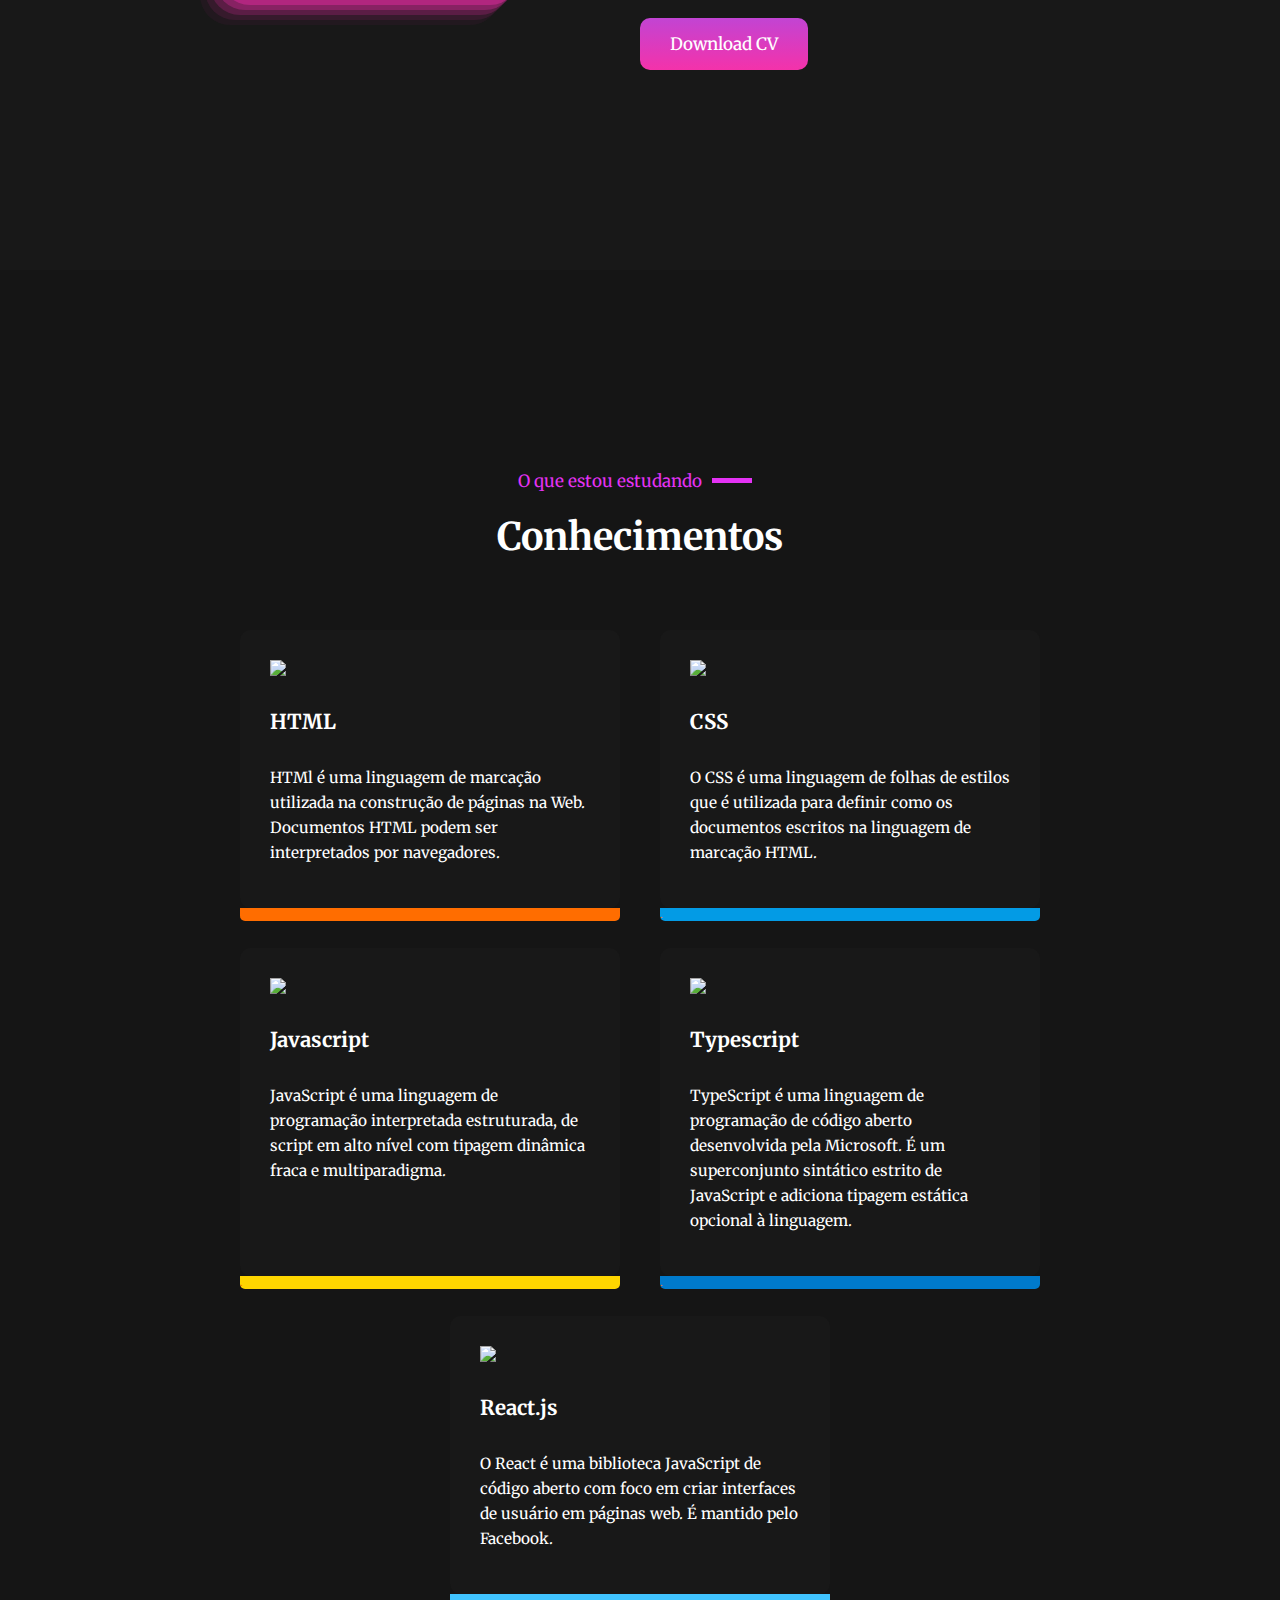
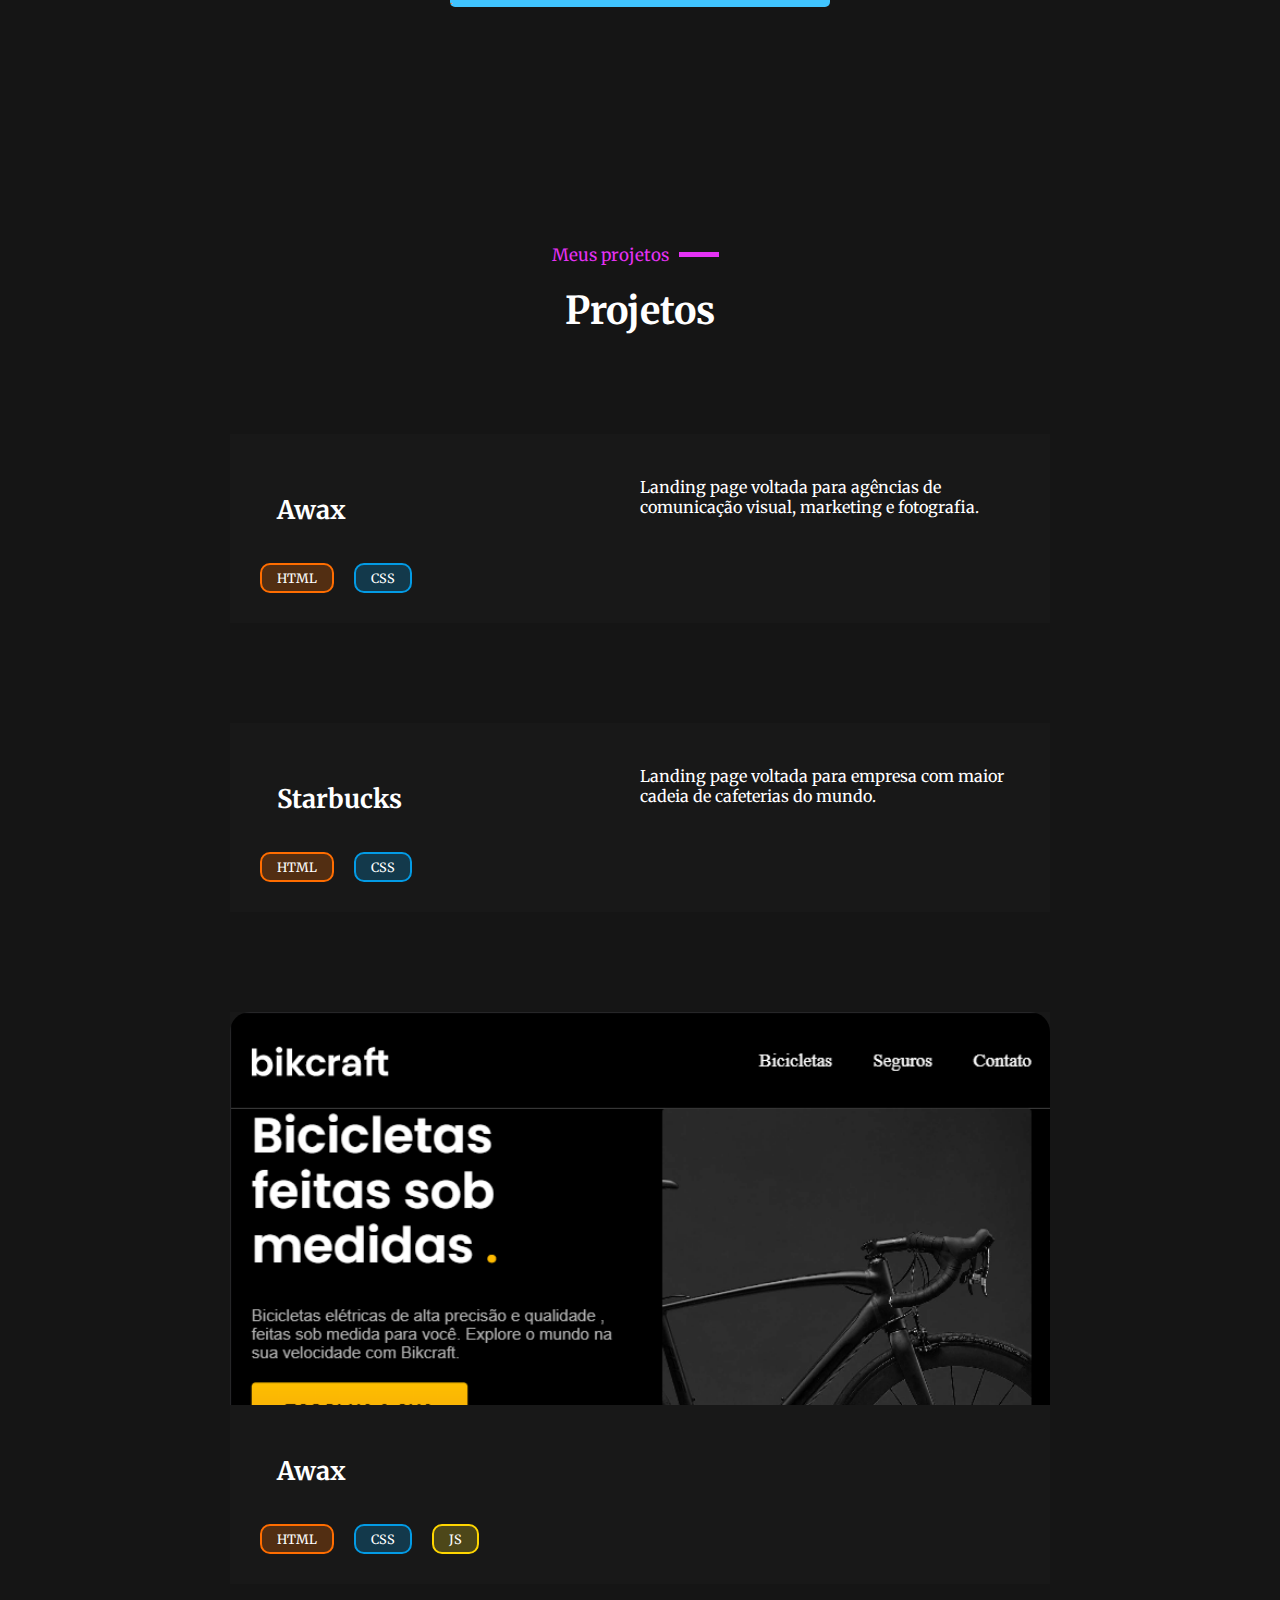
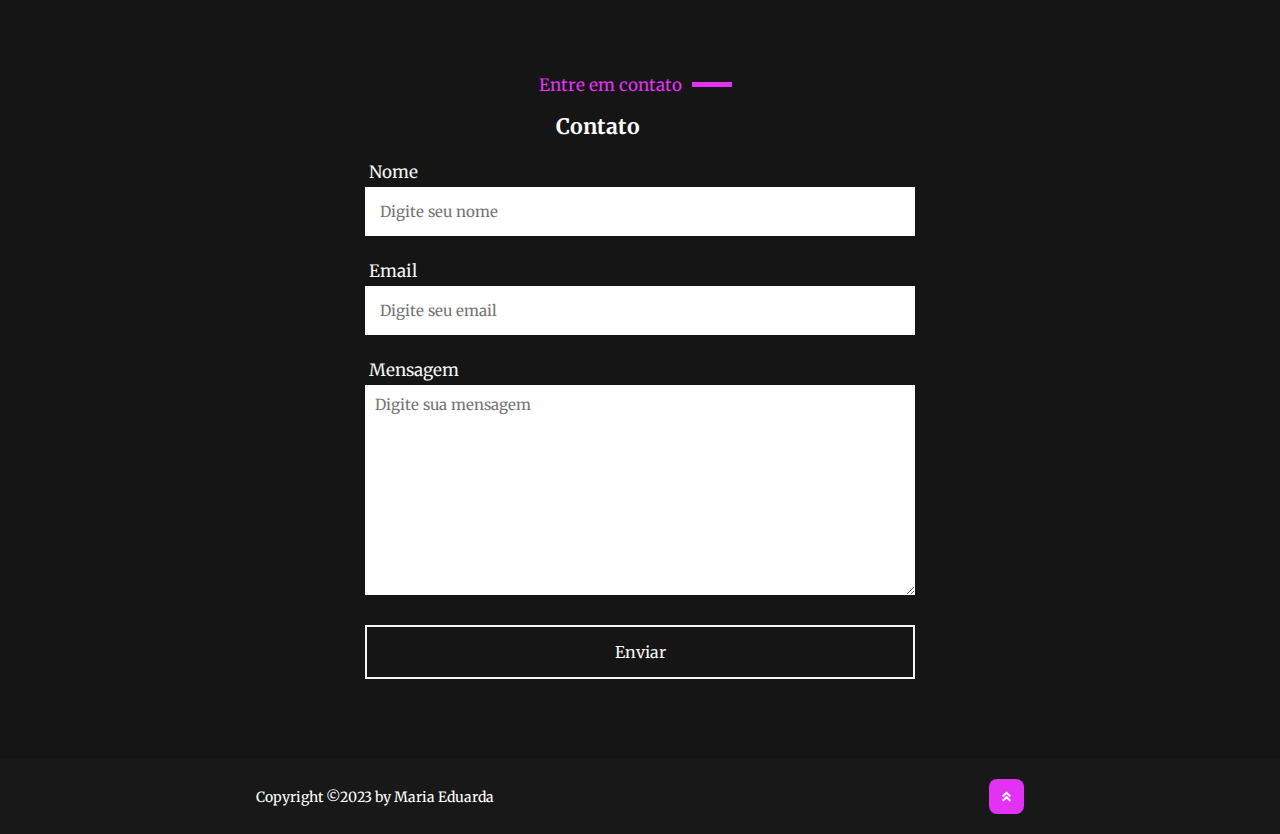
==== commit 056aec7a: "Alterado Home para Inicio" ====
--- a/index.html
+++ b/index.html
@@ -45,7 +45,7 @@
               <div class="mm_line"></div>
             </div>
             <ul>
-              <li><a href="#header" class="active">Home</a></li>
+              <li><a href="#header" class="active">Inicio</a></li>
               <li><a href="#sobre-mim">Sobre</a></li>
               <li><a href="#conhecimentos">Conhecimentos</a></li>
               <li><a href="#projetos">Projetos</a></li>
